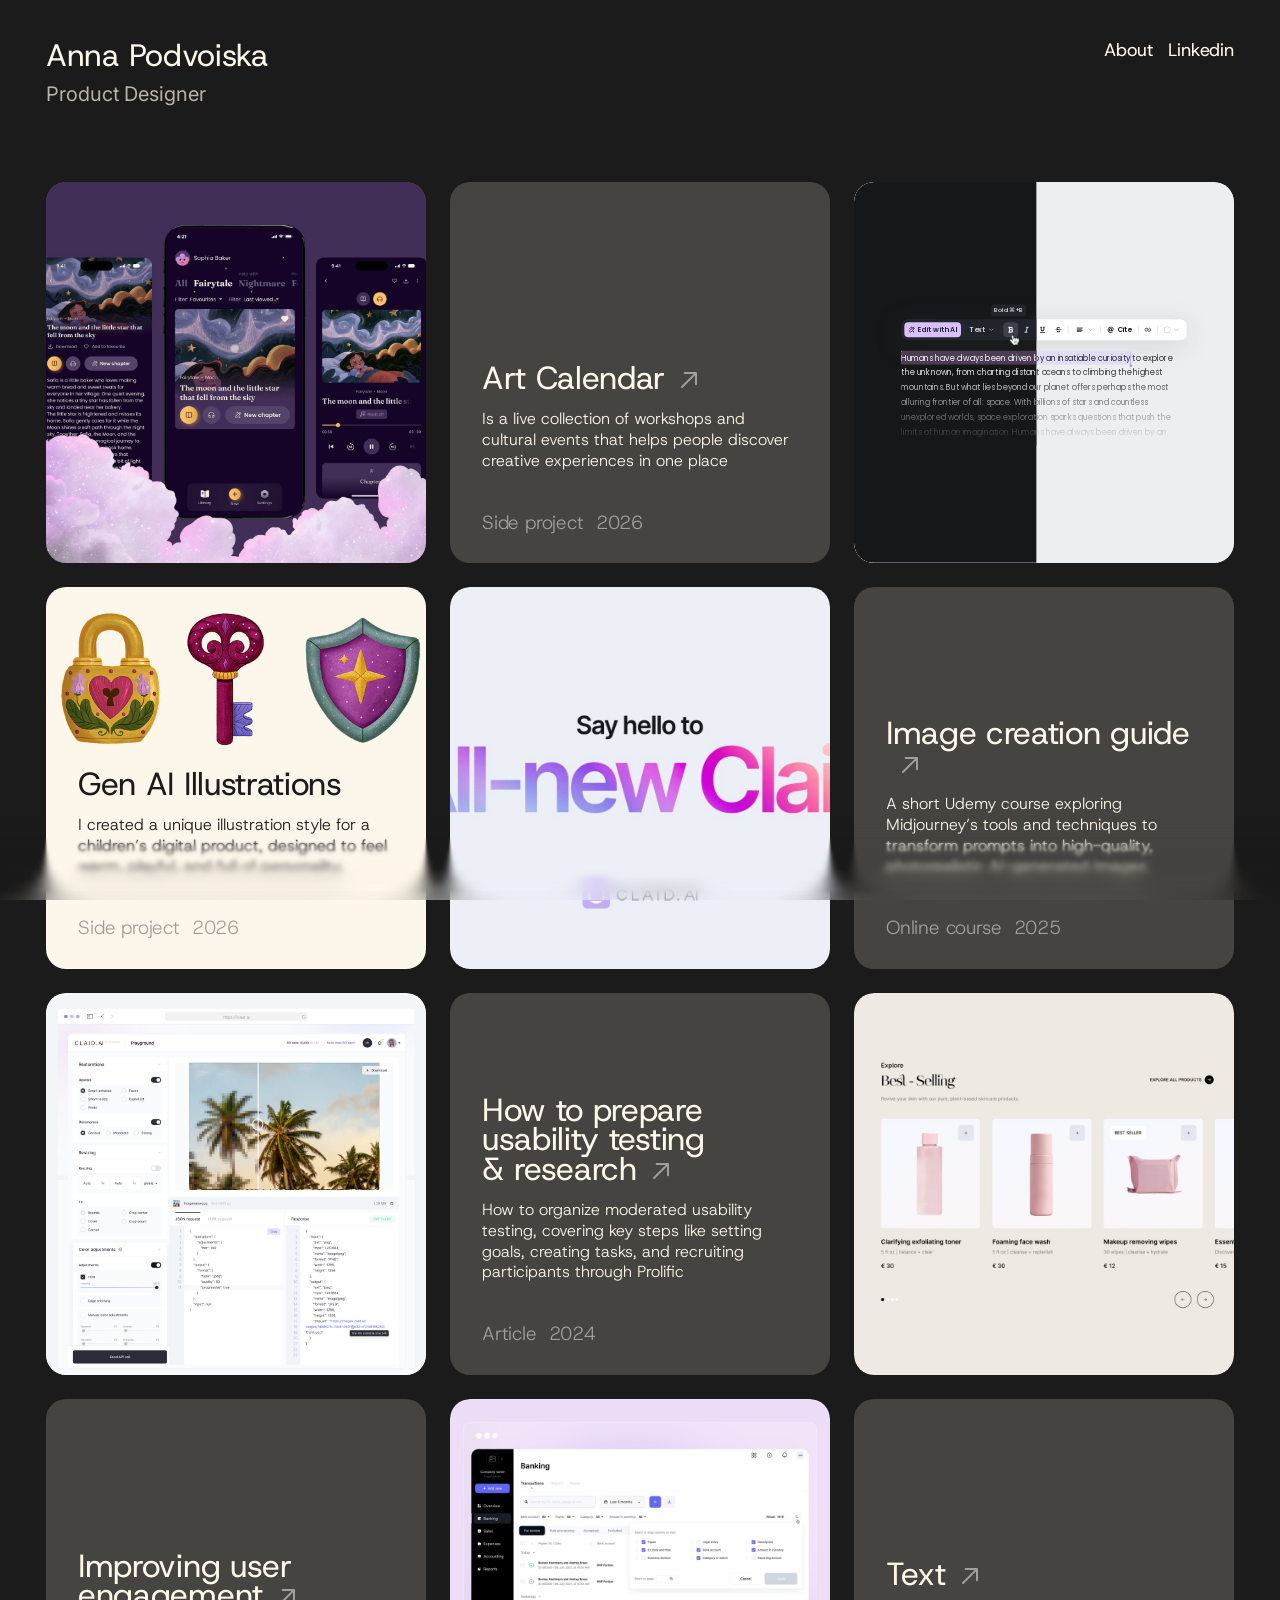
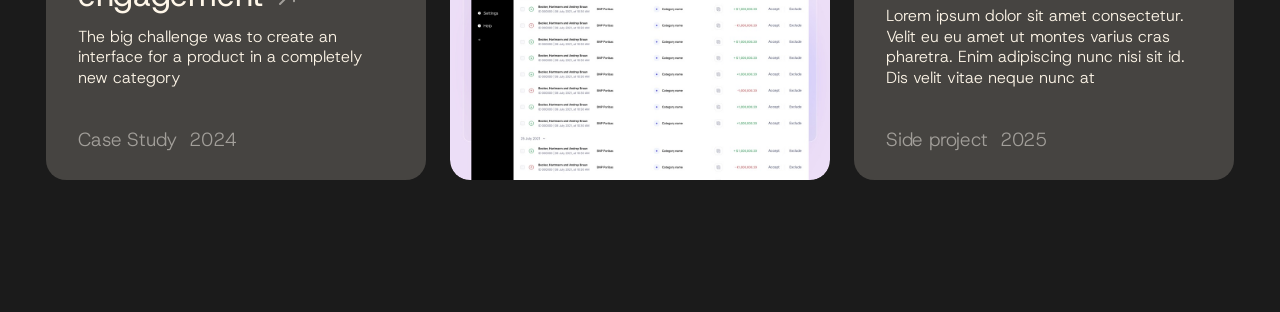
==== index.html @ 5d6ed63f "Portfolio site: new dark card-grid design Home page with project cards, three case-study pages (AI p" ====
<!DOCTYPE html>
<html lang="en">
<head>
  <script>document.documentElement.classList.add('js')</script>
  <meta charset="UTF-8">
  <meta name="viewport" content="width=device-width, initial-scale=1">
  <title>Anna Podvoiska — Product Designer</title>
  <meta name="description" content="Anna Podvoiska is a product designer working on AI products, design systems and side projects.">
  <link rel="icon" href="assets/img/favicon.png">
  <link rel="apple-touch-icon" href="assets/img/apple-touch-icon.png">
  <link rel="preconnect" href="https://fonts.googleapis.com">
  <link rel="preconnect" href="https://fonts.gstatic.com" crossorigin>
  <link href="https://fonts.googleapis.com/css2?family=Host+Grotesk:wght@300;400&family=Inter:wght@400&family=Poppins:wght@400;500;600&display=swap" rel="stylesheet">
  <link rel="stylesheet" href="css/style.css">
  <link rel="stylesheet" href="css/study-assistant.css">
</head>
<body>
  <header class="site-header">
    <a class="brand" href="index.html">
      <span class="brand__name">Anna Podvoiska</span>
      <span class="brand__role">Product Designer</span>
    </a>
    <nav class="site-nav" aria-label="Main">
      <a href="about.html">About</a>
      <a href="https://www.linkedin.com/in/podvoiska/" target="_blank" rel="noopener">Linkedin</a>
    </nav>
  </header>

  <main class="grid">
    <!-- Row 1 -->
    <a class="card card--visual" href="https://www.cloudberry.kids" target="_blank" rel="noopener">
      <div class="card__head">
        <h2 class="card__title">Personal kids stories<svg class="card__arrow" viewBox="0 0 32 32" aria-hidden="true"><path d="M23 20.333V9H11.667M22.667 9.333 9 23"/></svg></h2>
        <p class="card__meta"><span>Cloudberry</span><span>2026</span></p>
      </div>
      <div class="card__frame" style="background: #422f57">
        <div class="comp" role="img" aria-label="Cloudberry app: library, story page and audio player, with the prototype playing on the phone in the middle">
          <img class="comp__base" src="assets/home/kids-stories/base.jpg" alt="">
          <div class="comp__screen">
            <iframe src="animations/cloudberry-prototype/index.html?embed" title="Cloudberry prototype animation" tabindex="-1" aria-hidden="true"></iframe>
          </div>
          <img class="comp__clouds" src="assets/home/kids-stories/clouds.webp" alt="">
        </div>
      </div>
    </a>

    <a class="card card--text" href="https://thebigartcalendar.com" target="_blank" rel="noopener">
      <div class="card__body">
        <h2 class="card__title">Art Calendar<svg class="card__arrow" viewBox="0 0 32 32" aria-hidden="true"><path d="M23 20.333V9H11.667M22.667 9.333 9 23"/></svg></h2>
        <p class="card__desc">Is a live collection of workshops and cultural events that helps people discover creative experiences in one place</p>
      </div>
      <p class="card__meta"><span>Side project</span><span>2026</span></p>
    </a>

    <a class="card card--visual card--study" href="#">
      <div class="card__head">
        <h2 class="card__title">Study assistant<svg class="card__arrow" viewBox="0 0 32 32" aria-hidden="true"><path d="M23 20.333V9H11.667M22.667 9.333 9 23"/></svg></h2>
        <p class="card__meta"><span>Nodera Group</span><span>2025</span></p>
      </div>
      <div class="card__frame">
        <div class="sa" data-study-assistant aria-label="AI writing editor switching between light and dark theme" role="img"></div>
      </div>
    </a>

    <!-- Row 2 -->
    <a class="card card--text card--cream" href="projects/gen-ai-illustrations.html">
      <div class="card__marquee" aria-hidden="true">
        <div class="card__marquee-track">
          <img src="assets/home/card-genai-icons.png" alt="">
          <img src="assets/home/card-genai-icons.png" alt="">
        </div>
      </div>
      <div class="card__body">
        <h2 class="card__title">Gen AI Illustrations</h2>
        <p class="card__desc">I created a unique illustration style for a children’s digital product, designed to feel warm, playful, and full of personality.</p>
      </div>
      <p class="card__meta"><span>Side project</span><span>2026</span></p>
    </a>

    <a class="card card--visual" href="projects/ai-photo-studio.html">
      <div class="card__head">
        <h2 class="card__title">AI photo studio</h2>
        <p class="card__meta"><span>Claid.ai</span><span>2021–2024</span></p>
      </div>
      <div class="card__frame">
        <video class="card__media" src="assets/home/card-claid-studio.mp4" poster="assets/home/card-claid-studio-poster.jpg" autoplay muted loop playsinline preload="auto" aria-label="Claid promo: the all-new Claid AI photo studio"></video>
      </div>
    </a>

    <a class="card card--text" href="https://www.udemy.com/course/from-prompt-to-photorealism-midjourney-image-creation-guide/" target="_blank" rel="noopener">
      <div class="card__body">
        <h2 class="card__title">Image creation guide<svg class="card__arrow" viewBox="0 0 32 32" aria-hidden="true"><path d="M23 20.333V9H11.667M22.667 9.333 9 23"/></svg></h2>
        <p class="card__desc">A short Udemy course exploring Midjourney’s tools and techniques to transform prompts into high-quality, photorealistic AI-generated images</p>
      </div>
      <p class="card__meta"><span>Online course</span><span>2025</span></p>
    </a>

    <!-- Row 3 -->
    <a class="card card--visual" href="projects/api-playground.html">
      <div class="card__head">
        <h2 class="card__title">API playground</h2>
        <p class="card__meta"><span>Claid.ai</span><span>2022</span></p>
      </div>
      <div class="card__frame">
        <div class="ba" role="img" aria-label="Claid API playground: a pixelated palm tree photo becomes sharp as the before/after divider moves">
          <img class="ba__base" src="assets/home/claid-playground/base.jpg" alt="">
          <div class="ba__photo">
            <img src="assets/home/claid-playground/after.jpg" alt="">
            <img class="ba__before" src="assets/home/claid-playground/before.png" alt="">
            <span class="ba__line"></span>
            <span class="ba__handle"></span>
          </div>
          <img class="ba__btn" src="assets/home/claid-playground/base.jpg" alt="">
        </div>
      </div>
    </a>

    <a class="card card--text" href="https://medium.com/ux-planet/moderated-usability-testing-research-16581e08c8ac?sharedUserId=podvoiska" target="_blank" rel="noopener">
      <div class="card__body">
        <h2 class="card__title">How to prepare<br>usability testing<br>&amp; research<svg class="card__arrow" viewBox="0 0 32 32" aria-hidden="true"><path d="M23 20.333V9H11.667M22.667 9.333 9 23"/></svg></h2>
        <p class="card__desc">How to organize moderated usability testing, covering key steps like setting goals, creating tasks, and recruiting participants through Prolific</p>
      </div>
      <p class="card__meta"><span>Article</span><span>2024</span></p>
    </a>

    <a class="card card--visual" href="#">
      <div class="card__head">
        <h2 class="card__title">E-commerce<svg class="card__arrow" viewBox="0 0 32 32" aria-hidden="true"><path d="M23 20.333V9H11.667M22.667 9.333 9 23"/></svg></h2>
        <p class="card__meta"><span>Side project</span><span>2026</span></p>
      </div>
      <div class="card__frame">
        <img class="card__media" src="assets/home/card-shop.jpg" alt="Best-selling products section of an online shop">
      </div>
    </a>

    <!-- Row 4 -->
    <a class="card card--text" href="https://medium.com/design-bootcamp/improving-user-engagement-in-gen-ai-product-case-study-e398e9978664?sharedUserId=podvoiska" target="_blank" rel="noopener">
      <div class="card__body">
        <h2 class="card__title">Improving user engagement<svg class="card__arrow" viewBox="0 0 32 32" aria-hidden="true"><path d="M23 20.333V9H11.667M22.667 9.333 9 23"/></svg></h2>
        <p class="card__desc">The big challenge was to create an interface for a product in a completely new category</p>
      </div>
      <p class="card__meta"><span>Case Study</span><span>2024</span></p>
    </a>

    <a class="card card--visual" href="#">
      <div class="card__head">
        <h2 class="card__title">Accounting software<svg class="card__arrow" viewBox="0 0 32 32" aria-hidden="true"><path d="M23 20.333V9H11.667M22.667 9.333 9 23"/></svg></h2>
        <p class="card__meta"><span>Genesis</span><span>2021</span></p>
      </div>
      <div class="card__frame">
        <img class="card__media" src="assets/home/card-ranking.jpg" alt="Accounting software dashboard with a data table">
      </div>
    </a>

    <a class="card card--text" href="#">
      <div class="card__body">
        <h2 class="card__title">Text<svg class="card__arrow" viewBox="0 0 32 32" aria-hidden="true"><path d="M23 20.333V9H11.667M22.667 9.333 9 23"/></svg></h2>
        <p class="card__desc">Lorem ipsum dolor sit amet consectetur. Velit eu eu amet ut montes varius cras pharetra. Enim adipiscing nunc nisi sit id. Dis velit vitae neque nunc at</p>
      </div>
      <p class="card__meta"><span>Side project</span><span>2025</span></p>
    </a>
  </main>

  <script src="js/study-assistant.js"></script>
  <script>
    // Card videos: play while on screen, pause when scrolled away (also resumes after a background tab)
    const io = new IntersectionObserver((entries) => {
      entries.forEach(({ target, isIntersecting }) => {
        if (isIntersecting) target.play().catch(() => {});
        else target.pause();
      });
    });
    document.querySelectorAll('video.card__media').forEach((v) => {
      io.observe(v);
      // safety net for browsers that stop at the end despite loop
      v.addEventListener('ended', () => { v.currentTime = 0; v.play().catch(() => {}); });
    });
  </script>

  <script src="js/site.js"></script>
</body>
</html>
---- css/style.css ----
/* ==========================================================================
   Podvoiska — home (dark card grid)
   Figma: Concepts / Desktop - 1 (2543:13520)
   ========================================================================== */

:root {
  --bg: #1b1b1b;
  --card: #464441;
  --card-hover: #4f4d4a;
  --ink: #fff7e9;
  --ink-soft: #b9b3a8;
  --ink-muted: #a29f9a;

  --font-display: 'Host Grotesk', system-ui, sans-serif;
  --font-body: 'Inter', system-ui, sans-serif;

  --page-max: 1338px;
  --gutter: clamp(16px, 3.6vw, 51px);
  --gap: 24px;
  --radius: 20px;
  --ease: cubic-bezier(.22, .61, .36, 1);
}

*, *::before, *::after { box-sizing: border-box; }
* { margin: 0; }

html { -webkit-text-size-adjust: 100%; }
body {
  background: var(--bg);
  color: var(--ink);
  font-family: var(--font-display);
  -webkit-font-smoothing: antialiased;
  -moz-osx-font-smoothing: grayscale;
  padding: 42px var(--gutter) 132px;
}

a { color: inherit; text-decoration: none; }
img { display: block; max-width: 100%; }

/* ---------- header ---------- */
.site-header {
  max-width: var(--page-max);
  margin: 0 auto 72px;
  display: flex;
  justify-content: space-between;
  align-items: flex-start;
  gap: 24px;
}
.brand { display: flex; flex-direction: column; gap: 8px; }
.brand__name {
  font-size: 31px;
  line-height: .92;
  letter-spacing: -.01em;
}
.brand__role {
  font-family: var(--font-body);
  font-size: 20px;
  line-height: 1.55;
  color: var(--ink-soft);
}
.site-nav { display: flex; gap: 16px; }
.site-nav a {
  font-size: 18px;
  line-height: .92;
  letter-spacing: -.01em;
  transition: opacity .2s;
}
.site-nav a:hover { opacity: .65; }

/* ---------- grid ---------- */
.grid {
  max-width: var(--page-max);
  margin: 0 auto;
  display: grid;
  grid-template-columns: repeat(3, 1fr);
  gap: var(--gap);
}

.card {
  position: relative;
  aspect-ratio: 430 / 432;
  border-radius: var(--radius);
  overflow: hidden;
  isolation: isolate;
}

/* ---------- visual card ----------
   Default: the visual fills the card.
   Hover (Figma 2546:12570): the visual shrinks into a 275/432-high panel at the bottom,
   16px in from the sides, and the title + meta fade in above it. */
.card--visual {
  display: block;
  background: var(--card-hover);
  --panel-h: 63.66%; /* 275 / 432 */
}
.card__frame {
  position: absolute;
  inset: 0;
  overflow: hidden;
  border-radius: var(--radius);
  background: #2a2928;
  transition:
    top .6s var(--ease), left .6s var(--ease), right .6s var(--ease),
    border-radius .6s var(--ease);
}
.card__media {
  position: absolute;
  inset: 0;
  width: 100%;
  height: 100%;
  object-fit: cover;
}
.card__head {
  position: absolute;
  left: 30px; right: 30px;
  bottom: calc(var(--panel-h) + 42px);
  display: flex;
  flex-direction: column;
  gap: 16px;
  opacity: 0;
  transform: translateY(10px);
  transition: opacity .35s var(--ease), transform .5s var(--ease);
}
.card--visual .card__arrow { stroke: var(--ink); }

.card--visual:is(:hover, :focus-visible) .card__frame {
  top: calc(100% - var(--panel-h));
  left: 16px; right: 16px;
  border-radius: 16px 16px 0 0;
}
.card--visual:is(:hover, :focus-visible) .card__head {
  opacity: 1;
  transform: none;
  transition-delay: .12s;
}
.card--visual:is(:hover, :focus-visible) .card__arrow { transform: translate(4px, -4px); }
.card--visual:focus-visible { outline: 2px solid var(--ink); outline-offset: 3px; }

/* ---------- before/after card (API playground) ----------
   Figma: Concepts / claidai-03 (2569:41016). A square 1630×1630 composition, cover-fitted to the frame.
   The photo window loops a divider between a pixelated "before" and the sharp "after". */
@property --ba-x {
  syntax: '<percentage>';
  inherits: true;
  initial-value: 36%;
}
.card__frame:has(.ba) { container-type: size; background: #f3f5f9; }
.ba {
  position: absolute;
  left: 50%; top: 50%;
  width: max(100cqw, 100cqh);
  aspect-ratio: 1;
  transform: translate(-50%, -50%);
  container-type: inline-size;
  animation: ba-sweep 7s infinite;
}
@keyframes ba-sweep {
  0%   { --ba-x: 36%; animation-timing-function: linear; }
  8%   { --ba-x: 36%; animation-timing-function: cubic-bezier(.65, 0, .35, 1); }
  34%  { --ba-x: 84%; animation-timing-function: linear; }
  44%  { --ba-x: 84%; animation-timing-function: cubic-bezier(.65, 0, .35, 1); }
  74%  { --ba-x: 16%; animation-timing-function: linear; }
  82%  { --ba-x: 16%; animation-timing-function: cubic-bezier(.65, 0, .35, 1); }
  100% { --ba-x: 36%; }
}
.ba__base, .ba__btn { position: absolute; inset: 0; width: 100%; height: 100%; }
/* positions are % of the 1630px Figma frame */
.ba__photo {
  position: absolute;
  left: 37.75%; top: 18.21%;
  width: 49.82%; height: 33.26%;
  overflow: hidden;
}
.ba__photo img { position: absolute; inset: 0; width: 100%; height: 100%; }
.ba__before { clip-path: inset(0 calc(100% - var(--ba-x)) 0 0); }
.ba__line {
  position: absolute;
  top: 0; bottom: 0;
  left: var(--ba-x);
  width: max(1px, .12cqw);
  background: #fff;
  transform: translateX(-50%);
}
.ba__handle {
  position: absolute;
  top: 48.8%;
  left: var(--ba-x);
  width: 3.1cqw;
  aspect-ratio: 1;
  border: max(1.5px, .27cqw) solid #fff;
  border-radius: 50%;
  transform: translate(-50%, -50%);
}
/* the semi-transparent Download button sits over the photo, so keep a copy of it on top */
.ba__btn { clip-path: inset(18.93% 9.5% 78.64% 82.96% round .55cqw); }

/* ---------- text card ---------- */
.card--text {
  background: var(--card);
  display: flex;
  flex-direction: column;
  justify-content: flex-end;
  gap: 42px;
  padding: 32px;
  transition: background-color .35s var(--ease);
}
.card__body { display: flex; flex-direction: column; gap: 16px; }
.card__title {
  font-weight: 400;
  font-size: 32px;
  line-height: .92;
  letter-spacing: -.01em;
  max-width: 13em;
}
.card__arrow {
  display: inline-block;
  width: 32px;
  height: 32px;
  margin: -6px 0 -4px 8px;
  vertical-align: middle;
  fill: none;
  stroke: var(--ink-muted);
  stroke-width: 2;
  stroke-linecap: round;
  stroke-linejoin: round;
  transition: transform .35s var(--ease), stroke .35s var(--ease);
}
.card__desc {
  font-weight: 300;
  font-size: 16px;
  line-height: 1.3;
}
.card__meta {
  display: flex;
  gap: 12px;
  font-weight: 300;
  font-size: 19px;
  line-height: .92;
  letter-spacing: -.01em;
  color: var(--ink-muted);
}
@media (hover: hover) {
  .card--text:hover { background: var(--card-hover); }
  .card--text:hover .card__arrow { transform: translate(4px, -4px); stroke: var(--ink); }
}
.card--text:focus-visible { outline: 2px solid var(--ink); outline-offset: 3px; }

/* ---------- composed cover with a live phone screen (Personal kids stories)
   Figma: Concepts / 2576:42509 — a 1374×1374 composition, cover-fitted like .ba.
   Layers: background + side screens + phone frame, the prototype animation (iframe) in the phone, clouds on top. */
.card__frame:has(.comp) { container-type: size; }
.comp {
  position: absolute;
  left: 50%; top: 50%;
  width: max(100cqw, 100cqh);
  aspect-ratio: 1;
  transform: translate(-50%, -50%);
  container-type: inline-size;
}
.comp__base { position: absolute; inset: 0; width: 100%; height: 100%; }
/* phone screen: 484×1034 at (440, 165), corner radius 60 (all in 1374 units) */
.comp__screen {
  position: absolute;
  left: 31.999%; top: 12.009%;
  width: 35.249%; height: 75.266%;
  border-radius: 4.367cqw;
  overflow: hidden;
}
.comp__screen iframe {
  position: absolute;
  left: 0; top: .483%;
  width: 100%; height: 101.44%; /* 430×932 screen at 484 wide */
  border: 0;
  pointer-events: none;
}
.comp__clouds { position: absolute; left: 0; top: 50%; width: 100%; height: 50%; }


/* ---------- cream card with sliding illustrations (Figma: Concepts / Section 1, 2573:41213) ---------- */
.card--cream { background: #fdf6eb; color: #1b1b1b; }
.card--cream .card__meta { color: var(--ink-muted); }
@media (hover: hover) {
  .card--cream:hover { background: #f8eedf; }
}
.card--cream:focus-visible { outline-color: var(--ink); }
/* icons row: 938×218 in a 430 card, sits 6px above the card's top edge */
.card__marquee {
  position: absolute;
  left: 0; right: 0;
  top: -1.4%;
  height: 50.5%; /* 218 / 432 */
  overflow: hidden;
  pointer-events: none;
}
.card__marquee-track {
  display: flex;
  height: 100%;
  width: max-content;
  animation: card-marquee 34s linear infinite;
}
.card__marquee-track img { height: 100%; width: auto; max-width: none; }
/* two identical tiles side by side; moving by one tile width loops seamlessly */
@keyframes card-marquee {
  from { transform: translateX(0); }
  to   { transform: translateX(-50%); }
}

/* ---------- reveal on scroll (js/site.js), like the Framer site ---------- */
.js :is(.grid > .card, .project__head, .project__body > *) {
  opacity: 0;
  transform: translateY(40px);
  transition:
    opacity 1.2s cubic-bezier(.2, .9, .25, 1) var(--dl, .1s),
    transform 1.2s cubic-bezier(.2, .9, .25, 1) var(--dl, .1s),
    background-color .35s var(--ease);
}
.js :is(.grid > .card, .project__head, .project__body > *).is-in { opacity: 1; transform: none; }

/* ---------- bottom blur (js/site.js) ---------- */
.bottom-blur {
  position: fixed;
  left: 0; right: 0; bottom: 0;
  height: 84px;
  z-index: 3;
  pointer-events: none;
}
.bottom-blur > div { position: absolute; inset: 0; }

/* ---------- responsive ---------- */
@media (max-width: 1080px) {
  .grid { grid-template-columns: repeat(2, 1fr); }
  .card__marquee { height: 36%; } /* text wraps more on narrower cards, keep the icons clear of the title */
  .card__title { font-size: 28px; }
}
@media (max-width: 640px) {
  body { padding-top: 28px; padding-bottom: 64px; }
  .site-header { margin-bottom: 40px; }
  .brand__name { font-size: 26px; }
  .brand__role { font-size: 17px; }
  .site-nav a { font-size: 16px; }
  .grid { grid-template-columns: 1fr; gap: 16px; }
  .card--text { padding: 24px; gap: 32px; }
  .card__meta { font-size: 17px; }
}

@media (prefers-reduced-motion: reduce) {
  .card__frame, .card__head, .card__arrow, .card--text { transition: none; }
  .ba { animation: none; }
  .card__marquee-track { animation: none; }
  .js :is(.grid > .card, .project__head, .project__body > *) { opacity: 1; transform: none; transition: none; }
}
---- css/study-assistant.css ----
/* Study assistant card: live light/dark editor animation, built by js/study-assistant.js */

/* ---------- study assistant (live animation card) ---------- */
@property --split {
  syntax: '<percentage>';
  inherits: true;
  initial-value: 48%;
}

.card--study .card__frame { background: #edeef0; }
.sa { position: absolute; inset: 0; }
.sa__stage {
  position: absolute;
  left: 50%; top: 50%;
  width: 768px; height: 768px;
  transform: translate(-50%, -50%) scale(var(--sa-scale, .56));
  font-family: 'Poppins', sans-serif;
  pointer-events: none;
}
.sa__stage { animation: sa-wipe 7s infinite; }
@keyframes sa-wipe {
  0%   { --split: 0%;   animation-timing-function: linear; }
  12%  { --split: 0%;   animation-timing-function: cubic-bezier(.65, 0, .35, 1); }
  40%  { --split: 100%; animation-timing-function: linear; }
  56%  { --split: 100%; animation-timing-function: cubic-bezier(.65, 0, .35, 1); }
  84%  { --split: 0%;   animation-timing-function: linear; }
  100% { --split: 0%; }
}

.sa .layer { position: absolute; inset: 0; background: var(--bg); }
.sa .layer.dark { clip-path: inset(0 calc(100% - var(--split)) 0 0); }
.sa .abs { position: absolute; }

.sa .light {
  --bg: #edeef0; --bg-0: rgba(237, 238, 240, 0); --text: #2d2c2c; --sel: #e2ddf6;
  --bar: #fefefe; --bar-shadow: rgba(177, 177, 177, .4); --ai: #e5dcff; --label: #161719;
  --divider: #d8d7d8; --active: #ededed; --tip-bg: #ffffff; --tip-text: #000000;
}
.sa .dark {
  --bg: #161719; --bg-0: rgba(22, 23, 25, 0); --text: #f3f3f3; --sel: #4c3d54;
  --bar: #22242b; --bar-shadow: rgba(42, 42, 42, .4); --ai: #d9bfff; --label: #cdcdcd;
  --divider: #34363c; --active: #3d404b; --tip-bg: #22242b; --tip-text: #e5e5e5;
}

.sa .layer { overflow: hidden; }

/* Toolbar + text as one block, centered in the square stage.
   The block is as wide as the toolbar; the text wraps to that width. */
.sa .group {
  position: absolute;
  left: 50%; top: 248px;
  width: max-content;
  transform: translateX(-50%);
  padding-top: 30px;
}
.sa .sel {
  position: relative;
  background: var(--sel);
  padding: 4px 0 2px;
}
.sa .handle { position: absolute; width: 5px; height: 29px; display: block; }
.sa .handle.l { left: -3px; top: -1px; }
.sa .handle.r { right: -3px; top: 5px; transform: rotate(180deg); }
.sa .copy {
  width: 0; min-width: 100%;
  height: 180px; overflow: hidden;
  margin-top: 21px;
  font-size: 16px; line-height: 30px; font-weight: 400; color: var(--text);
}
.sa .fade {
  left: -400px; right: -400px; top: 125px; height: 159px;
  background: linear-gradient(to bottom, var(--bg-0), var(--bg));
}
.sa .toolbar {
  position: relative; height: 42px;
  display: flex; align-items: center; gap: 4px;
  padding: 10px 6px; border-radius: 12px;
  background: var(--bar);
  filter: drop-shadow(0 10px 25px var(--bar-shadow));
}
.sa .toolbar img { width: 14px; height: 14px; display: block; }
.sa .chip {
  display: flex; align-items: center; gap: 4px;
  padding: 4px 8px; border-radius: 8px;
  font-size: 14px; line-height: 22px; font-weight: 600;
  color: var(--label); white-space: nowrap;
}
.sa .chip.ai { background: var(--ai); color: #22242b; }
.sa .chip.align .pad { padding: 4px; }
.sa .chip.cite img { width: 16px; height: 16px; }
.sa .chip.color { padding: 8px; }
.sa .sep { width: 1px; height: 16px; border-radius: 20px; background: var(--divider); flex-shrink: 0; }
.sa .icons { display: flex; gap: 2px; }
.sa .icon-btn { width: 30px; height: 30px; border-radius: 8px; display: grid; place-items: center; }
.sa .icon-btn.active { background: var(--active); }
.sa .cursor { left: 213px; top: 57px; width: 30px; height: 30px; }
.sa .cursor img {
  position: absolute;
  left: calc(18.48% - .6px); top: calc(18.32% - .6px);
  width: 18.83px; height: 19.81px;
}
.sa .tooltip {
  left: 181px; top: 0; padding: 6px; border-radius: 6px;
  background: var(--tip-bg); color: var(--tip-text);
  font-size: 12px; font-weight: 500; line-height: 12px; white-space: nowrap;
}

@media (prefers-reduced-motion: reduce) {
  .sa__stage { animation: none; }
}
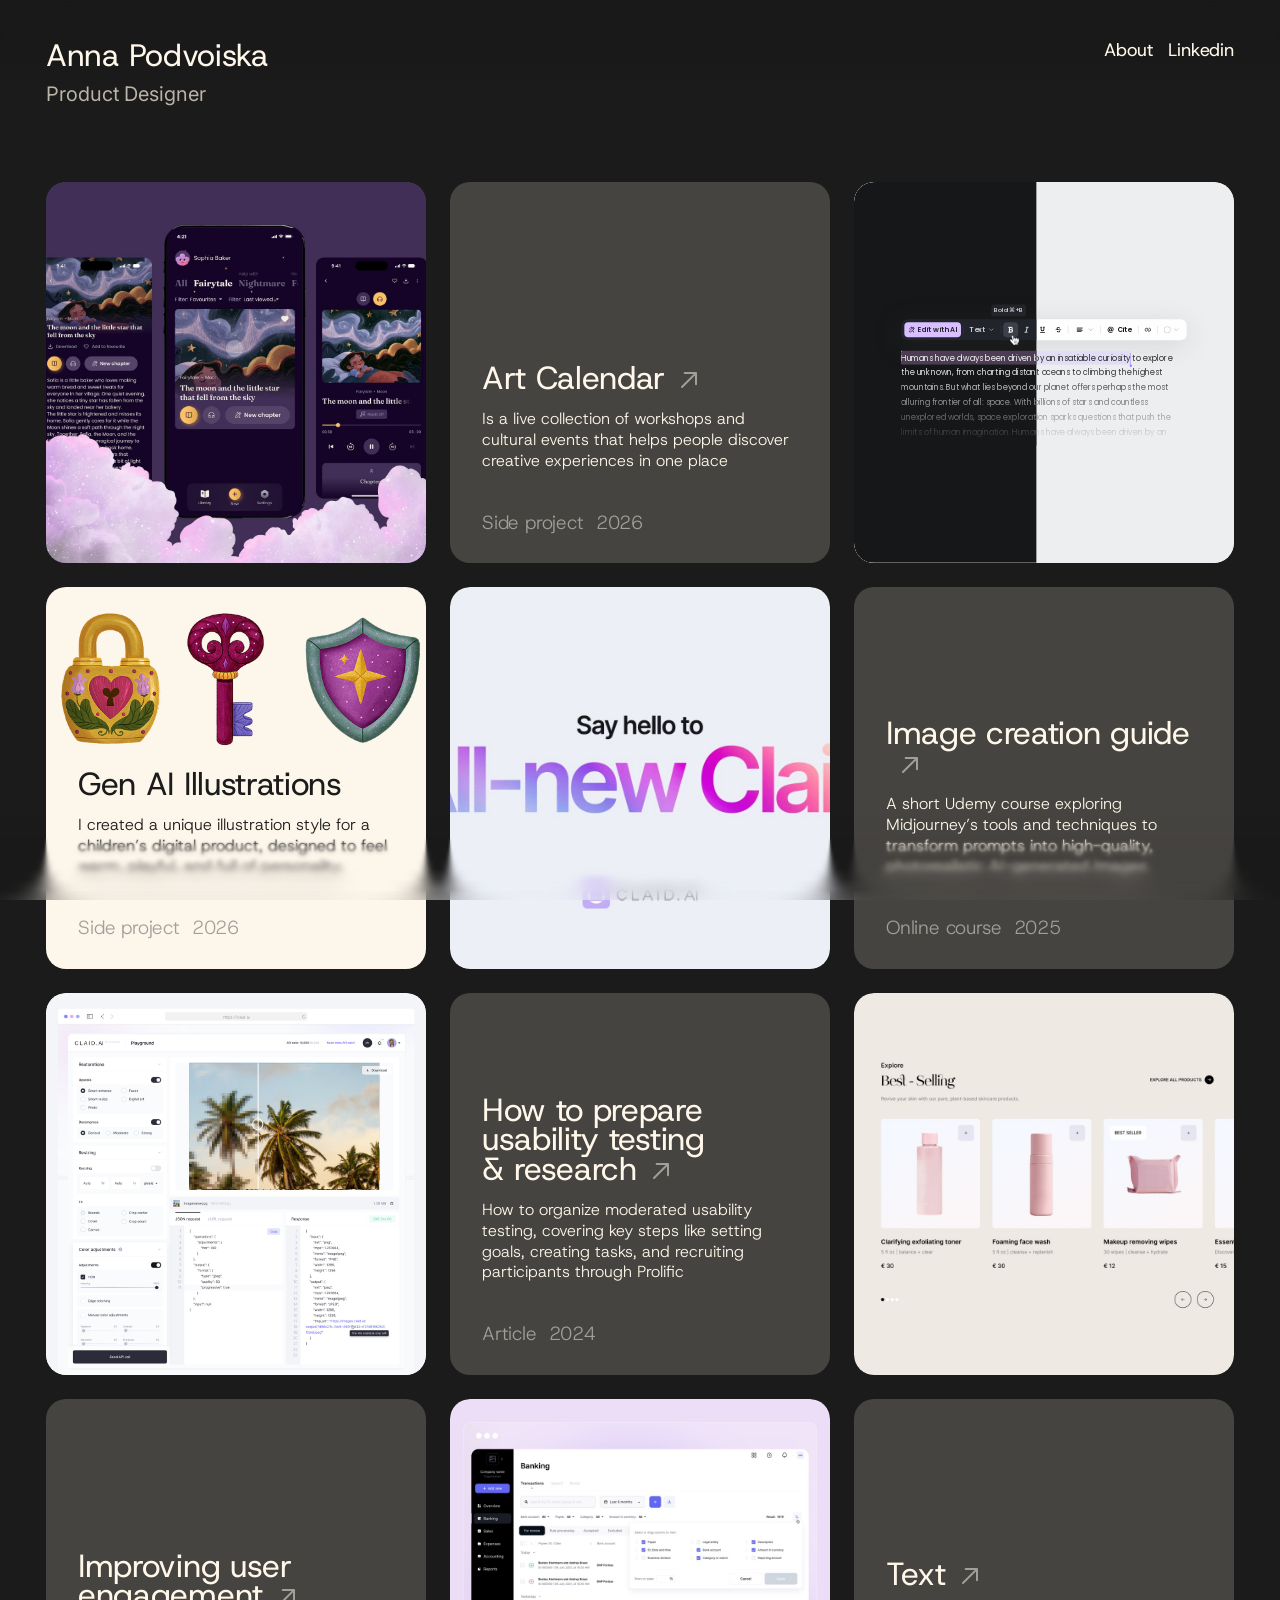
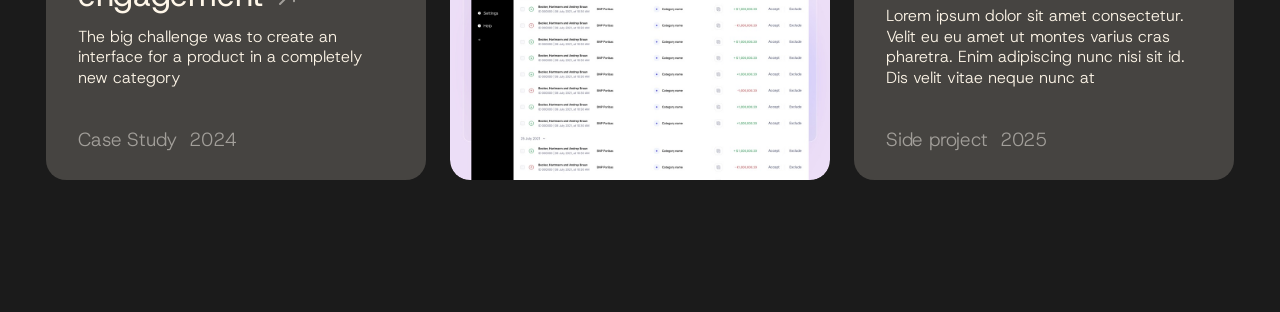
==== commit a5bb950f: "Add E-commerce page and a hide-on-scroll header - New projects/e-commerce.html (Figma 2589:13208): s" ====
--- a/index.html
+++ b/index.html
@@ -123,9 +123,9 @@
       <p class="card__meta"><span>Article</span><span>2024</span></p>
     </a>
 
-    <a class="card card--visual" href="#">
+    <a class="card card--visual" href="projects/e-commerce.html">
       <div class="card__head">
-        <h2 class="card__title">E-commerce<svg class="card__arrow" viewBox="0 0 32 32" aria-hidden="true"><path d="M23 20.333V9H11.667M22.667 9.333 9 23"/></svg></h2>
+        <h2 class="card__title">E-commerce</h2>
         <p class="card__meta"><span>Side project</span><span>2026</span></p>
       </div>
       <div class="card__frame">
--- a/css/style.css
+++ b/css/style.css
@@ -39,12 +39,23 @@
 
 /* ---------- header ---------- */
 .site-header {
+  --header-top: 42px; /* where it sits on load (the body padding) */
+  position: sticky; /* pinned while scrolling, sharp in front of the top blur */
+  top: var(--header-top);
+  z-index: 5;
   max-width: var(--page-max);
   margin: 0 auto 72px;
   display: flex;
   justify-content: space-between;
   align-items: flex-start;
   gap: 24px;
+  transition: transform .5s var(--ease), opacity .35s var(--ease);
+}
+/* scrolling down slides it up and out; scrolling up brings it back (js/site.js). The blur stays. */
+.header-hidden .site-header {
+  transform: translateY(calc(-100% - var(--header-top) - 8px));
+  opacity: 0;
+  pointer-events: none;
 }
 .brand { display: flex; flex-direction: column; gap: 8px; }
 .brand__name {
@@ -316,7 +327,7 @@
 }
 .js :is(.grid > .card, .project__head, .project__body > *).is-in { opacity: 1; transform: none; }
 
-/* ---------- bottom blur (js/site.js) ---------- */
+/* ---------- bottom and top blur (js/site.js) ---------- */
 .bottom-blur {
   position: fixed;
   left: 0; right: 0; bottom: 0;
@@ -324,7 +335,18 @@
   z-index: 3;
   pointer-events: none;
 }
-.bottom-blur > div { position: absolute; inset: 0; }
+.top-blur {
+  position: fixed;
+  left: 0; right: 0; top: 0;
+  height: 84px;
+  z-index: 4;
+  pointer-events: none;
+  transition: transform .5s var(--ease);
+}
+/* the top blur belongs to the header: it slides away and back together with it.
+   (it slides rather than fades, because opacity below 1 switches backdrop blur off) */
+.header-hidden .top-blur { transform: translateY(-100%); }
+.bottom-blur > div, .top-blur > div { position: absolute; inset: 0; }
 
 /* ---------- responsive ---------- */
 @media (max-width: 1080px) {
@@ -334,7 +356,7 @@
 }
 @media (max-width: 640px) {
   body { padding-top: 28px; padding-bottom: 64px; }
-  .site-header { margin-bottom: 40px; }
+  .site-header { --header-top: 28px; margin-bottom: 40px; }
   .brand__name { font-size: 26px; }
   .brand__role { font-size: 17px; }
   .site-nav a { font-size: 16px; }
@@ -344,6 +366,7 @@
 }
 
 @media (prefers-reduced-motion: reduce) {
+  .site-header, .top-blur { transition: none; }
   .card__frame, .card__head, .card__arrow, .card--text { transition: none; }
   .ba { animation: none; }
   .card__marquee-track { animation: none; }
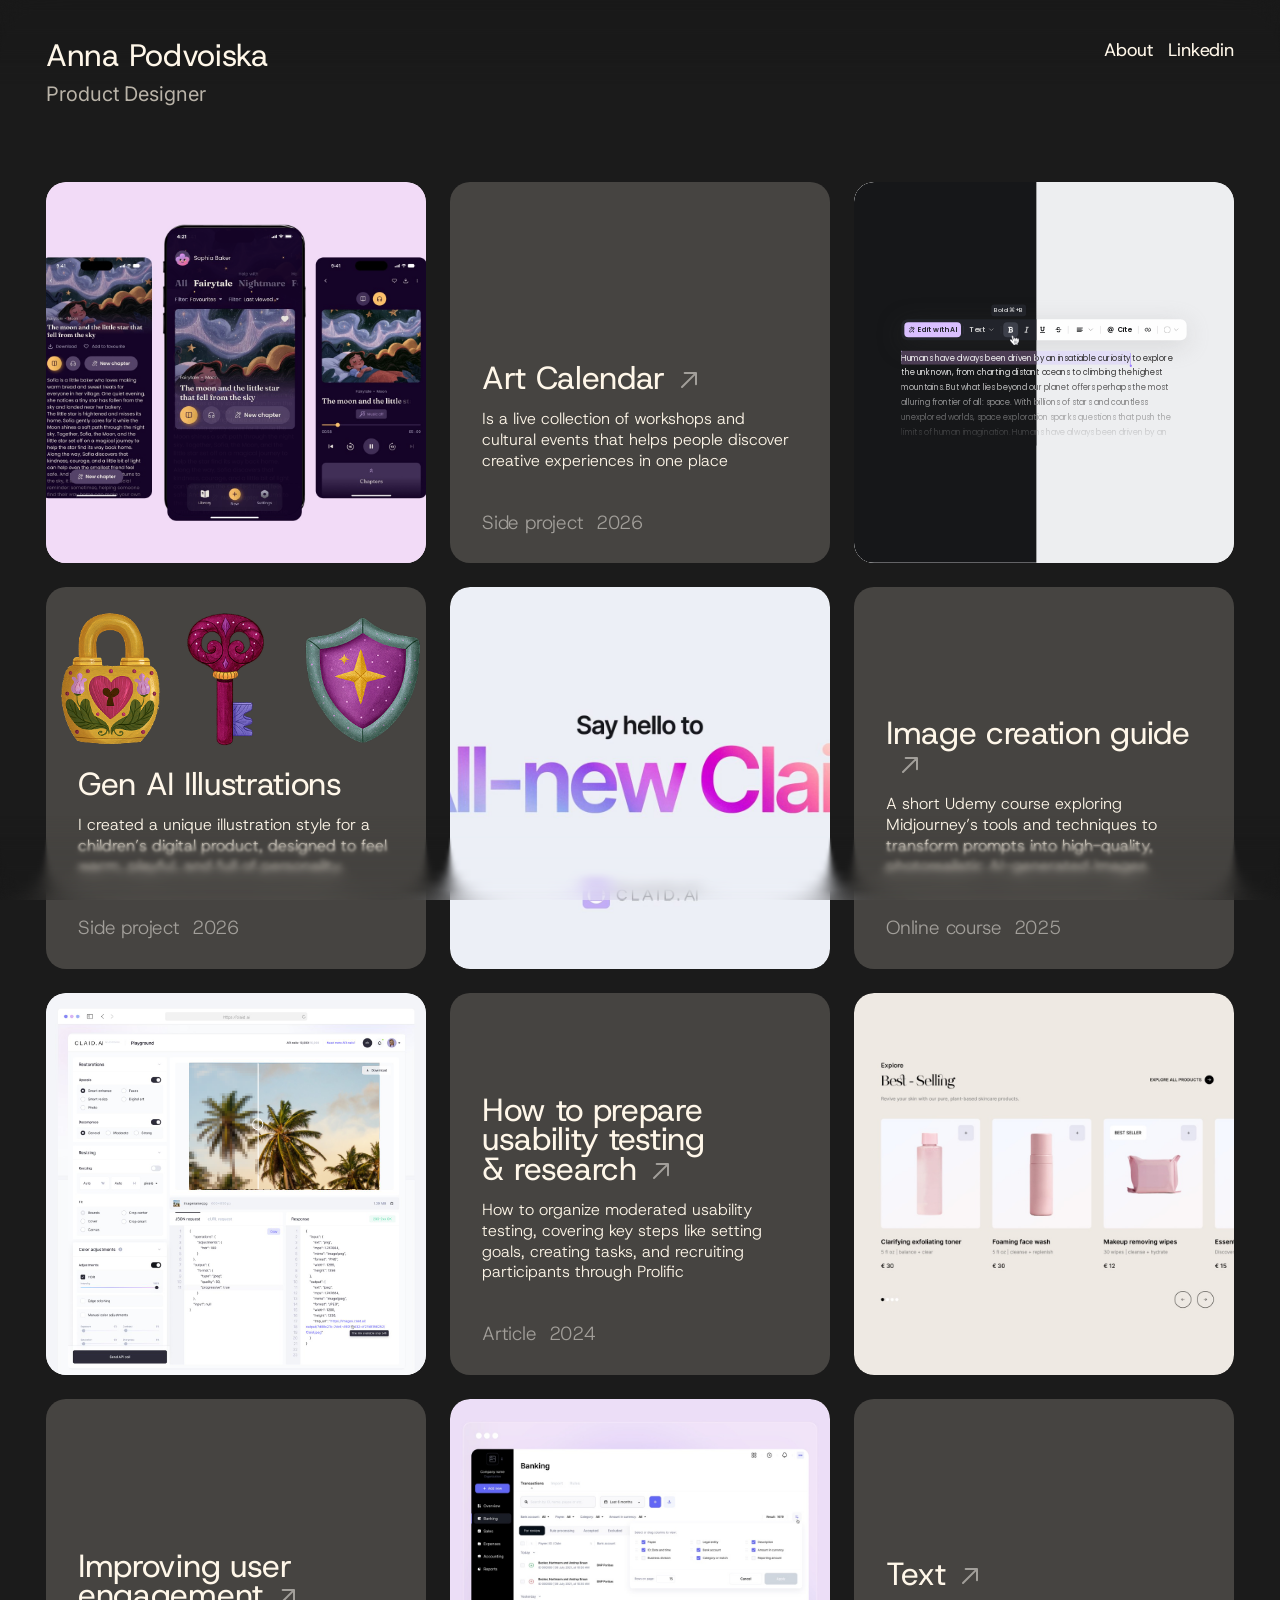
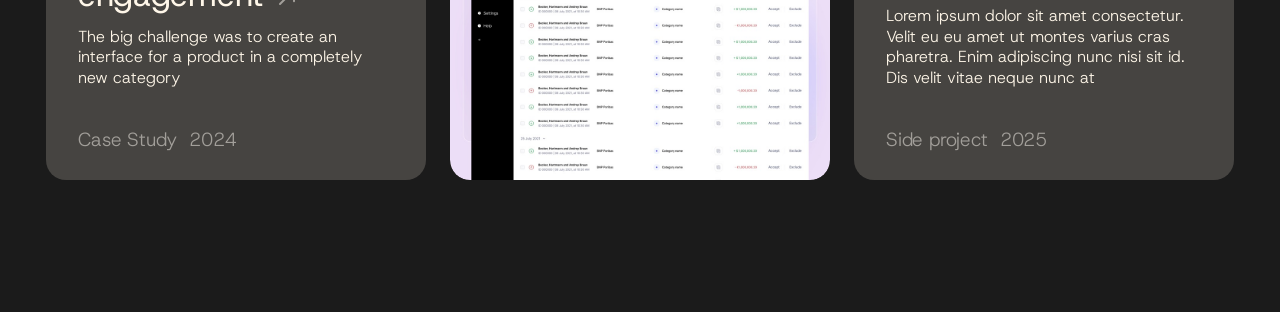
==== commit ff1ea32c: "One carousel everywhere, updated project images and home cards - All project carousels now use js/pa" ====
--- a/index.html
+++ b/index.html
@@ -33,13 +33,12 @@
         <h2 class="card__title">Personal kids stories<svg class="card__arrow" viewBox="0 0 32 32" aria-hidden="true"><path d="M23 20.333V9H11.667M22.667 9.333 9 23"/></svg></h2>
         <p class="card__meta"><span>Cloudberry</span><span>2026</span></p>
       </div>
-      <div class="card__frame" style="background: #422f57">
+      <div class="card__frame" style="background: #f2dbf7">
         <div class="comp" role="img" aria-label="Cloudberry app: library, story page and audio player, with the prototype playing on the phone in the middle">
           <img class="comp__base" src="assets/home/kids-stories/base.jpg" alt="">
           <div class="comp__screen">
             <iframe src="animations/cloudberry-prototype/index.html?embed" title="Cloudberry prototype animation" tabindex="-1" aria-hidden="true"></iframe>
           </div>
-          <img class="comp__clouds" src="assets/home/kids-stories/clouds.webp" alt="">
         </div>
       </div>
     </a>
@@ -63,7 +62,7 @@
     </a>
 
     <!-- Row 2 -->
-    <a class="card card--text card--cream" href="projects/gen-ai-illustrations.html">
+    <a class="card card--text" href="projects/gen-ai-illustrations.html">
       <div class="card__marquee" aria-hidden="true">
         <div class="card__marquee-track">
           <img src="assets/home/card-genai-icons.png" alt="">
@@ -126,7 +125,7 @@
     <a class="card card--visual" href="projects/e-commerce.html">
       <div class="card__head">
         <h2 class="card__title">E-commerce</h2>
-        <p class="card__meta"><span>Side project</span><span>2026</span></p>
+        <p class="card__meta"><span>2017–2020</span></p>
       </div>
       <div class="card__frame">
         <img class="card__media" src="assets/home/card-shop.jpg" alt="Best-selling products section of an online shop">
--- a/css/style.css
+++ b/css/style.css
@@ -258,7 +258,7 @@
 
 /* ---------- composed cover with a live phone screen (Personal kids stories)
    Figma: Concepts / 2576:42509 — a 1374×1374 composition, cover-fitted like .ba.
-   Layers: background + side screens + phone frame, the prototype animation (iframe) in the phone, clouds on top. */
+   Layers: background + side screens + phone frame, and the prototype animation (iframe) in the phone. */
 .card__frame:has(.comp) { container-type: size; }
 .comp {
   position: absolute;
@@ -284,16 +284,9 @@
   border: 0;
   pointer-events: none;
 }
-.comp__clouds { position: absolute; left: 0; top: 50%; width: 100%; height: 50%; }
-
-
-/* ---------- cream card with sliding illustrations (Figma: Concepts / Section 1, 2573:41213) ---------- */
-.card--cream { background: #fdf6eb; color: #1b1b1b; }
-.card--cream .card__meta { color: var(--ink-muted); }
-@media (hover: hover) {
-  .card--cream:hover { background: #f8eedf; }
-}
-.card--cream:focus-visible { outline-color: var(--ink); }
+
+
+/* ---------- Gen AI Illustrations card: sliding illustrations above the text (Figma: Concepts / Section 1, 2573:41213) ---------- */
 /* icons row: 938×218 in a 430 card, sits 6px above the card's top edge */
 .card__marquee {
   position: absolute;
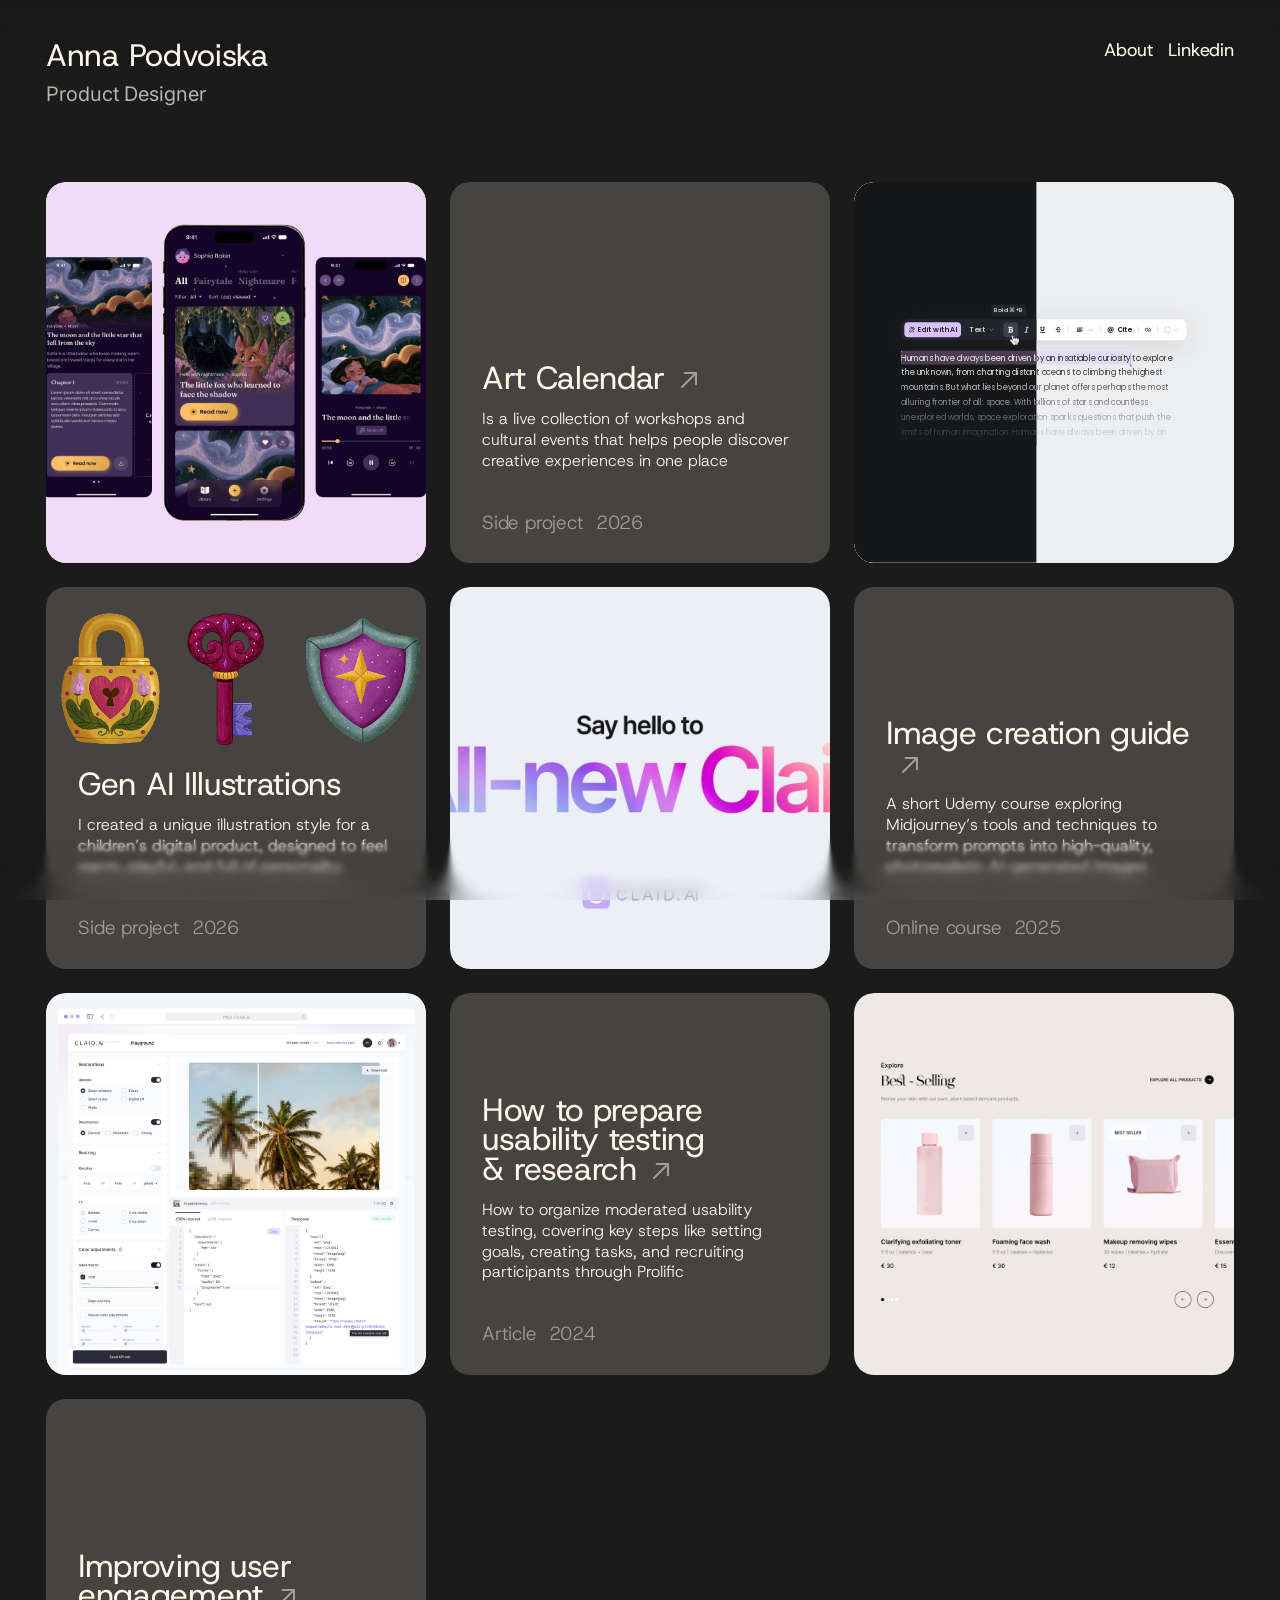
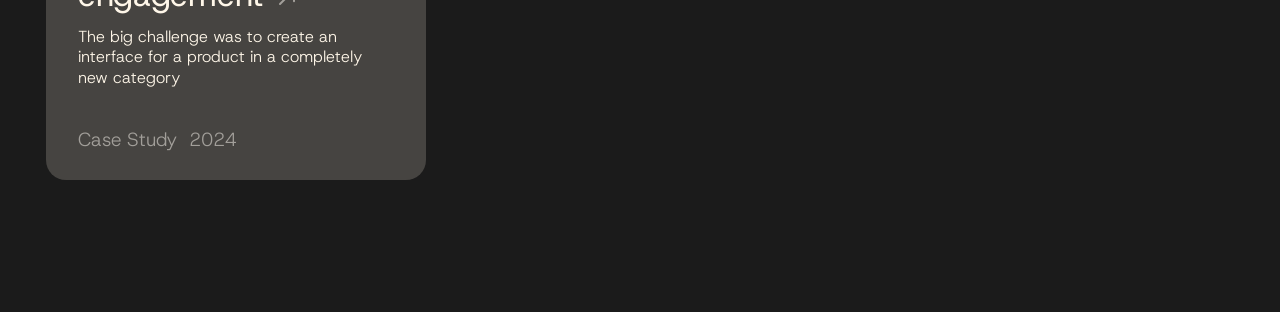
==== commit b07c1268: "Add About page, static kids stories cover, hide two home cards - New about.html (Figma 2592:14052): " ====
--- a/index.html
+++ b/index.html
@@ -34,12 +34,7 @@
         <p class="card__meta"><span>Cloudberry</span><span>2026</span></p>
       </div>
       <div class="card__frame" style="background: #f2dbf7">
-        <div class="comp" role="img" aria-label="Cloudberry app: library, story page and audio player, with the prototype playing on the phone in the middle">
-          <img class="comp__base" src="assets/home/kids-stories/base.jpg" alt="">
-          <div class="comp__screen">
-            <iframe src="animations/cloudberry-prototype/index.html?embed" title="Cloudberry prototype animation" tabindex="-1" aria-hidden="true"></iframe>
-          </div>
-        </div>
+        <img class="card__media" src="assets/home/card-kids-stories.jpg?v=2" alt="Cloudberry app: a story with chapters, the home library and the audio player">
       </div>
     </a>
 
@@ -141,6 +136,7 @@
       <p class="card__meta"><span>Case Study</span><span>2024</span></p>
     </a>
 
+    <!-- Hidden for now (Anna, 2026-10-14): Accounting software and the "Text" placeholder card.
     <a class="card card--visual" href="#">
       <div class="card__head">
         <h2 class="card__title">Accounting software<svg class="card__arrow" viewBox="0 0 32 32" aria-hidden="true"><path d="M23 20.333V9H11.667M22.667 9.333 9 23"/></svg></h2>
@@ -158,6 +154,7 @@
       </div>
       <p class="card__meta"><span>Side project</span><span>2025</span></p>
     </a>
+    -->
   </main>
 
   <script src="js/study-assistant.js"></script>
--- a/css/style.css
+++ b/css/style.css
@@ -256,36 +256,6 @@
 }
 .card--text:focus-visible { outline: 2px solid var(--ink); outline-offset: 3px; }
 
-/* ---------- composed cover with a live phone screen (Personal kids stories)
-   Figma: Concepts / 2576:42509 — a 1374×1374 composition, cover-fitted like .ba.
-   Layers: background + side screens + phone frame, and the prototype animation (iframe) in the phone. */
-.card__frame:has(.comp) { container-type: size; }
-.comp {
-  position: absolute;
-  left: 50%; top: 50%;
-  width: max(100cqw, 100cqh);
-  aspect-ratio: 1;
-  transform: translate(-50%, -50%);
-  container-type: inline-size;
-}
-.comp__base { position: absolute; inset: 0; width: 100%; height: 100%; }
-/* phone screen: 484×1034 at (440, 165), corner radius 60 (all in 1374 units) */
-.comp__screen {
-  position: absolute;
-  left: 31.999%; top: 12.009%;
-  width: 35.249%; height: 75.266%;
-  border-radius: 4.367cqw;
-  overflow: hidden;
-}
-.comp__screen iframe {
-  position: absolute;
-  left: 0; top: .483%;
-  width: 100%; height: 101.44%; /* 430×932 screen at 484 wide */
-  border: 0;
-  pointer-events: none;
-}
-
-
 /* ---------- Gen AI Illustrations card: sliding illustrations above the text (Figma: Concepts / Section 1, 2573:41213) ---------- */
 /* icons row: 938×218 in a 430 card, sits 6px above the card's top edge */
 .card__marquee {
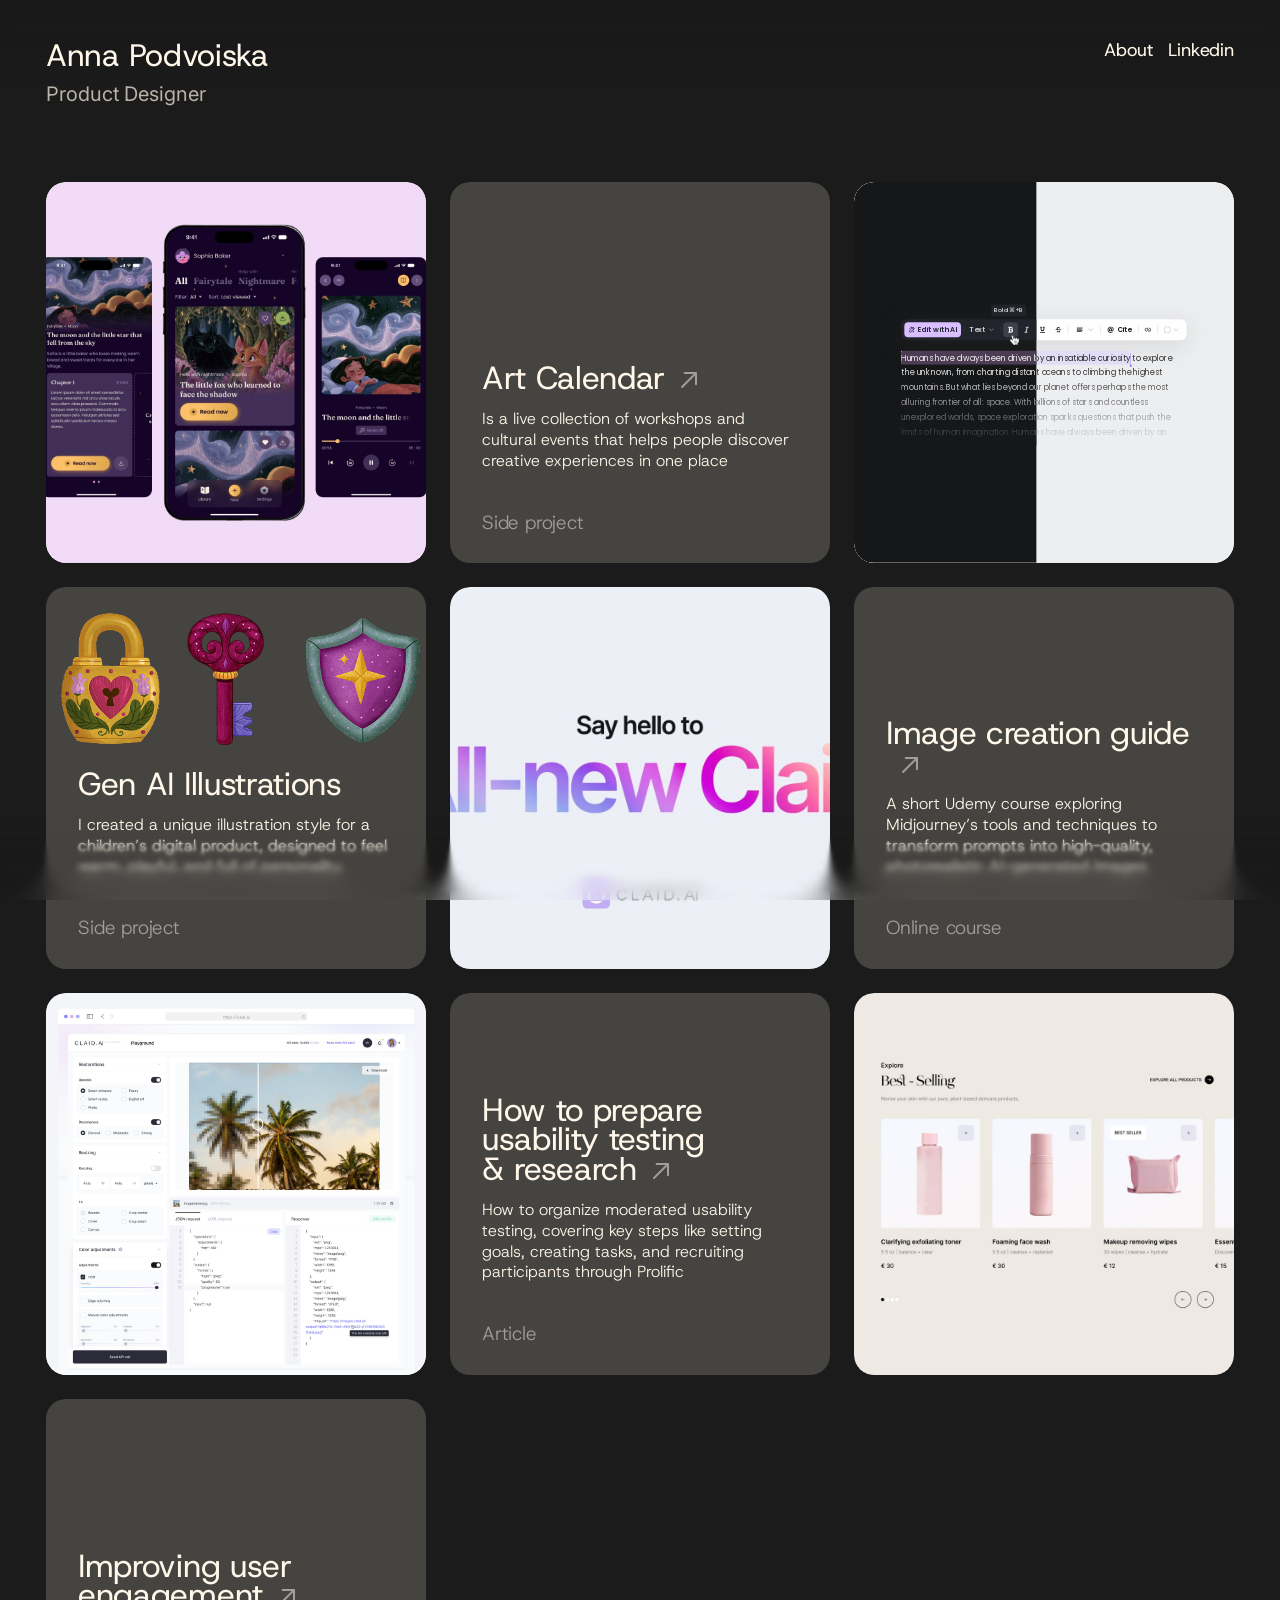
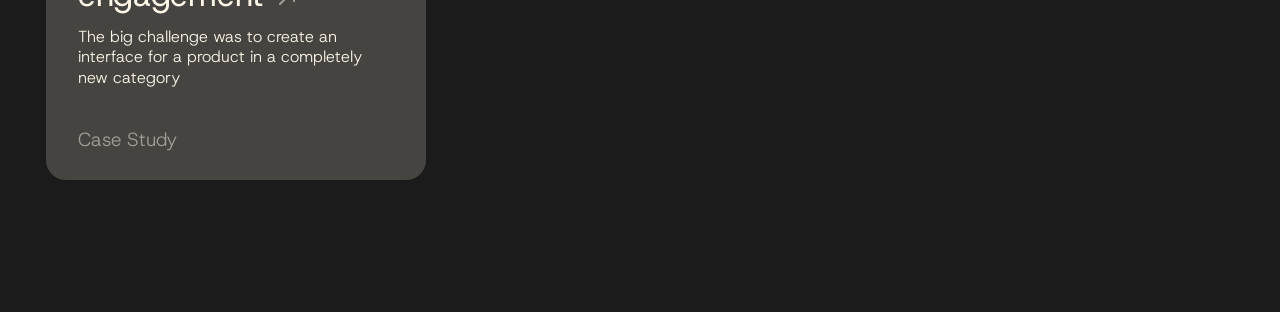
==== commit 790528c6: "Remove years from home cards and project headers Co-Authored-By: Claude Opus 5.5 <noreply@anthropic." ====
--- a/index.html
+++ b/index.html
@@ -31,7 +31,7 @@
     <a class="card card--visual" href="https://www.cloudberry.kids" target="_blank" rel="noopener">
       <div class="card__head">
         <h2 class="card__title">Personal kids stories<svg class="card__arrow" viewBox="0 0 32 32" aria-hidden="true"><path d="M23 20.333V9H11.667M22.667 9.333 9 23"/></svg></h2>
-        <p class="card__meta"><span>Cloudberry</span><span>2026</span></p>
+        <p class="card__meta"><span>Cloudberry</span></p>
       </div>
       <div class="card__frame" style="background: #f2dbf7">
         <img class="card__media" src="assets/home/card-kids-stories.jpg?v=2" alt="Cloudberry app: a story with chapters, the home library and the audio player">
@@ -43,13 +43,13 @@
         <h2 class="card__title">Art Calendar<svg class="card__arrow" viewBox="0 0 32 32" aria-hidden="true"><path d="M23 20.333V9H11.667M22.667 9.333 9 23"/></svg></h2>
         <p class="card__desc">Is a live collection of workshops and cultural events that helps people discover creative experiences in one place</p>
       </div>
-      <p class="card__meta"><span>Side project</span><span>2026</span></p>
+      <p class="card__meta"><span>Side project</span></p>
     </a>
 
-    <a class="card card--visual card--study" href="#">
+    <a class="card card--visual card--study" href="projects/study-assistant.html">
       <div class="card__head">
-        <h2 class="card__title">Study assistant<svg class="card__arrow" viewBox="0 0 32 32" aria-hidden="true"><path d="M23 20.333V9H11.667M22.667 9.333 9 23"/></svg></h2>
-        <p class="card__meta"><span>Nodera Group</span><span>2025</span></p>
+        <h2 class="card__title">Study assistant</h2>
+        <p class="card__meta"><span>Nodera Group</span></p>
       </div>
       <div class="card__frame">
         <div class="sa" data-study-assistant aria-label="AI writing editor switching between light and dark theme" role="img"></div>
@@ -68,13 +68,13 @@
         <h2 class="card__title">Gen AI Illustrations</h2>
         <p class="card__desc">I created a unique illustration style for a children’s digital product, designed to feel warm, playful, and full of personality.</p>
       </div>
-      <p class="card__meta"><span>Side project</span><span>2026</span></p>
+      <p class="card__meta"><span>Side project</span></p>
     </a>
 
     <a class="card card--visual" href="projects/ai-photo-studio.html">
       <div class="card__head">
         <h2 class="card__title">AI photo studio</h2>
-        <p class="card__meta"><span>Claid.ai</span><span>2021–2024</span></p>
+        <p class="card__meta"><span>Claid.ai</span></p>
       </div>
       <div class="card__frame">
         <video class="card__media" src="assets/home/card-claid-studio.mp4" poster="assets/home/card-claid-studio-poster.jpg" autoplay muted loop playsinline preload="auto" aria-label="Claid promo: the all-new Claid AI photo studio"></video>
@@ -86,14 +86,14 @@
         <h2 class="card__title">Image creation guide<svg class="card__arrow" viewBox="0 0 32 32" aria-hidden="true"><path d="M23 20.333V9H11.667M22.667 9.333 9 23"/></svg></h2>
         <p class="card__desc">A short Udemy course exploring Midjourney’s tools and techniques to transform prompts into high-quality, photorealistic AI-generated images</p>
       </div>
-      <p class="card__meta"><span>Online course</span><span>2025</span></p>
+      <p class="card__meta"><span>Online course</span></p>
     </a>
 
     <!-- Row 3 -->
     <a class="card card--visual" href="projects/api-playground.html">
       <div class="card__head">
         <h2 class="card__title">API playground</h2>
-        <p class="card__meta"><span>Claid.ai</span><span>2022</span></p>
+        <p class="card__meta"><span>Claid.ai</span></p>
       </div>
       <div class="card__frame">
         <div class="ba" role="img" aria-label="Claid API playground: a pixelated palm tree photo becomes sharp as the before/after divider moves">
@@ -114,13 +114,12 @@
         <h2 class="card__title">How to prepare<br>usability testing<br>&amp; research<svg class="card__arrow" viewBox="0 0 32 32" aria-hidden="true"><path d="M23 20.333V9H11.667M22.667 9.333 9 23"/></svg></h2>
         <p class="card__desc">How to organize moderated usability testing, covering key steps like setting goals, creating tasks, and recruiting participants through Prolific</p>
       </div>
-      <p class="card__meta"><span>Article</span><span>2024</span></p>
+      <p class="card__meta"><span>Article</span></p>
     </a>
 
     <a class="card card--visual" href="projects/e-commerce.html">
       <div class="card__head">
         <h2 class="card__title">E-commerce</h2>
-        <p class="card__meta"><span>2017–2020</span></p>
       </div>
       <div class="card__frame">
         <img class="card__media" src="assets/home/card-shop.jpg" alt="Best-selling products section of an online shop">
@@ -133,14 +132,14 @@
         <h2 class="card__title">Improving user engagement<svg class="card__arrow" viewBox="0 0 32 32" aria-hidden="true"><path d="M23 20.333V9H11.667M22.667 9.333 9 23"/></svg></h2>
         <p class="card__desc">The big challenge was to create an interface for a product in a completely new category</p>
       </div>
-      <p class="card__meta"><span>Case Study</span><span>2024</span></p>
+      <p class="card__meta"><span>Case Study</span></p>
     </a>
 
     <!-- Hidden for now (Anna, 2026-10-14): Accounting software and the "Text" placeholder card.
     <a class="card card--visual" href="#">
       <div class="card__head">
         <h2 class="card__title">Accounting software<svg class="card__arrow" viewBox="0 0 32 32" aria-hidden="true"><path d="M23 20.333V9H11.667M22.667 9.333 9 23"/></svg></h2>
-        <p class="card__meta"><span>Genesis</span><span>2021</span></p>
+        <p class="card__meta"><span>Genesis</span></p>
       </div>
       <div class="card__frame">
         <img class="card__media" src="assets/home/card-ranking.jpg" alt="Accounting software dashboard with a data table">
@@ -152,7 +151,7 @@
         <h2 class="card__title">Text<svg class="card__arrow" viewBox="0 0 32 32" aria-hidden="true"><path d="M23 20.333V9H11.667M22.667 9.333 9 23"/></svg></h2>
         <p class="card__desc">Lorem ipsum dolor sit amet consectetur. Velit eu eu amet ut montes varius cras pharetra. Enim adipiscing nunc nisi sit id. Dis velit vitae neque nunc at</p>
       </div>
-      <p class="card__meta"><span>Side project</span><span>2025</span></p>
+      <p class="card__meta"><span>Side project</span></p>
     </a>
     -->
   </main>
